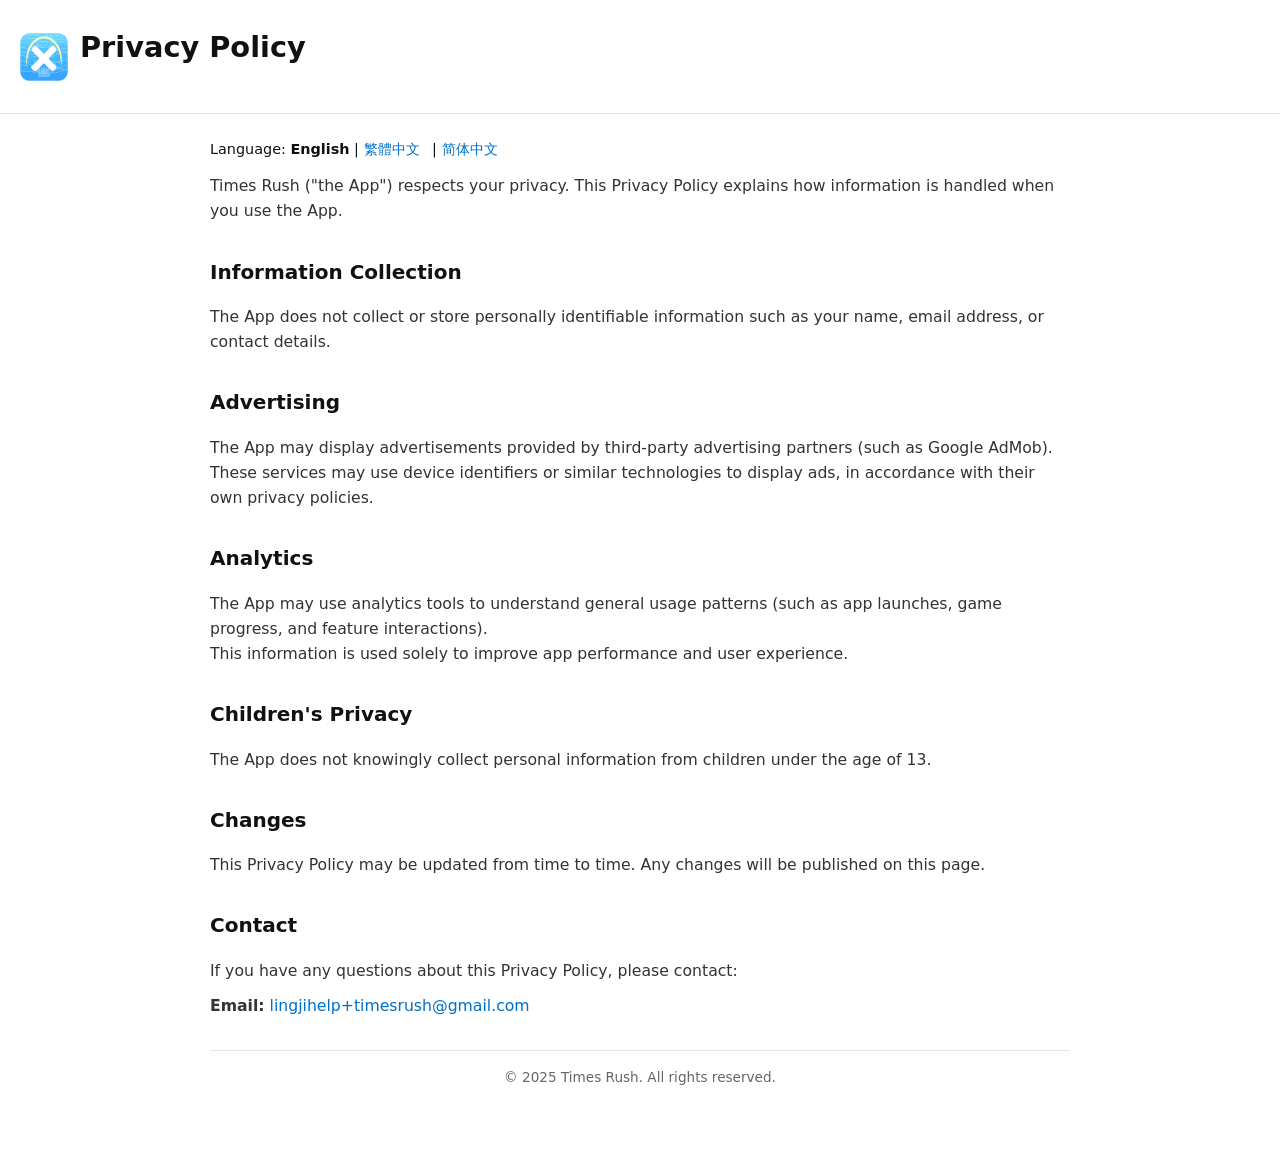
==== en/privacy.html @ a7fd45ab "Initial commit" ====
<!DOCTYPE html>
<html lang="en">
<head>
  <meta charset="UTF-8" />
  <title>Times Rush – Privacy Policy</title>
  <meta name="viewport" content="width=device-width, initial-scale=1" />
  <link rel="stylesheet" href="../assets/style.css" />
</head>
<body>
  <header class="lj-header">
    <div class="lj-header-row">
      <a href="/" class="lj-logo-link">
        <img src="/assets/images/logo.svg" alt="Times Rush Home" class="lj-header-logo" />
      </a>
      <div>
        <h1>Privacy Policy</h1>
      </div>
    </div>
  </header>

  <main>
    <div class="lang-switch">
      Language:
      <strong>English</strong> |
      <a href="/zh-hant/privacy.html">繁體中文</a> |
      <a href="/zh-hans/privacy.html">简体中文</a>
    </div>

    <section>
      <p>
        Times Rush ("the App") respects your privacy. This Privacy Policy explains how information is handled when you use the App.
      </p>

      <h2>Information Collection</h2>
      <p>
        The App does not collect or store personally identifiable information such as your name, email address, or contact details.
      </p>

      <h2>Advertising</h2>
      <p>
        The App may display advertisements provided by third-party advertising partners (such as Google AdMob).<br />
        These services may use device identifiers or similar technologies to display ads, in accordance with their own privacy policies.
      </p>

      <h2>Analytics</h2>
      <p>
        The App may use analytics tools to understand general usage patterns (such as app launches, game progress, and feature interactions).<br />
        This information is used solely to improve app performance and user experience.
      </p>

      <h2>Children's Privacy</h2>
      <p>
        The App does not knowingly collect personal information from children under the age of 13.
      </p>

      <h2>Changes</h2>
      <p>
        This Privacy Policy may be updated from time to time. Any changes will be published on this page.
      </p>

      <h2>Contact</h2>
      <p>
        If you have any questions about this Privacy Policy, please contact:
      </p>
      <p>
        <strong>Email:</strong> <a href="mailto:lingjihelp+timesrush@gmail.com">lingjihelp+timesrush@gmail.com</a>
      </p>
    </section>
    <footer class="page-footer">
      © 2025 Times Rush. All rights reserved.
    </footer>
  </main>
</body>
</html>
---- assets/style.css ----
body {
  font-family: -apple-system, BlinkMacSystemFont, "Segoe UI", system-ui,
    "Helvetica Neue", "PingFang SC", "PingFang TC", "Heiti SC", "Heiti TC",
    Arial, sans-serif;
  line-height: 1.6;
  margin: 0;
  padding: 0;
  background-color: #ffffff;
  color: #111111;
}
header {
  background-color: #ffffff;
  padding: 1.5rem 1.25rem;
  border-bottom: 1px solid #e5e5e5;
}
.lj-header-row {
  display: flex;
  align-items: center;
  gap: 0.75rem;
  flex-wrap: wrap;
  justify-content: flex-start;
}
.lj-logo-link {
  display: inline-flex;
  align-items: center;
}
.lj-logo-link img {
  display: block;
}
.lj-header-logo {
  height: 48px;
  width: auto;
}
main {
  max-width: 860px;
  margin: 0 auto;
  padding: 1.5rem 1.25rem 3rem;
  background-color: #ffffff;
}
h1, h2, h3 { color: #111111; }
h1 { margin-top: 0; font-size: 1.8rem; }
h2 { font-size: 1.25rem; margin-top: 2rem; }
p { margin: 0.4rem 0 0.6rem; font-size: 0.98rem; color: #333333; }
ul { padding-left: 1.25rem; }
.muted { color: #666666; font-size: 0.9rem; }
.section-divider {
  border: 0;
  border-top: 1px solid #e5e5e5;
  margin: 2rem 0;
}
a { color: #0070c9; text-decoration: none; }
a:hover { color: #005a9e; text-decoration: underline; }
.lang-switch { font-size: 0.9rem; margin-bottom: 0.75rem; }
.lang-switch a { margin-right: 0.5rem; }

/* Homepage cards */
.doc-grid {
  display: grid;
  grid-template-columns: repeat(auto-fit, minmax(260px, 1fr));
  gap: 1.5rem;
  margin-top: 1.5rem;
}
.doc-card {
  border: 1px solid #e5e5e5;
  border-radius: 10px;
  padding: 1.25rem 1.25rem 1.5rem;
  background-color: #fafafa;
  color: #333333;
}
.doc-type { font-weight: 600; margin-bottom: 0.25rem; }
.doc-description { color: #333333; margin-bottom: 0.8rem; }
.doc-links {
  display: flex;
  flex-wrap: wrap;
  gap: 0.75rem;
  align-items: center;
  font-size: 0.95rem;
  color: #333333;
}
.doc-links span { color: #666666; }
.legal-note { margin-top: 2rem; color: #666666; }
.page-footer {
  margin-top: 2rem;
  padding-top: 1rem;
  font-size: 0.85rem;
  color: #666666;
  border-top: 1px solid #e5e5e5;
}

.toc {
  background-color: #fafafa;
  border: 1px solid #e5e5e5;
  padding: 0.8rem 1rem;
  border-radius: 8px;
  font-size: 0.95rem;
}
.toc a {
  color: #0070c9;
}
.toc a:hover {
  color: #005a9e;
  text-decoration: underline;
}

footer {
  margin: 0 auto;
  max-width: 860px;
  padding: 1rem 1.25rem 2rem;
  font-size: 0.85rem;
  color: #666666;
  text-align: center;
}

@media (max-width: 600px) {
  header {
    padding: 1.25rem 1rem;
  }
  main {
    padding: 1.25rem 1rem 2.5rem;
  }
  h1 {
    font-size: 1.4rem;
  }
  h2 {
    font-size: 1.1rem;
    margin-top: 1.5rem;
  }
  .lj-header-row {
    flex-direction: column;
    align-items: flex-start;
    gap: 0.5rem;
  }
  .lj-header-logo {
    height: 40px;
  }
  .doc-grid {
    grid-template-columns: 1fr;
  }
}

/* 強制白底：覆蓋系統深色偏好 */
@media (prefers-color-scheme: dark) {
  body,
  header,
  main,
  footer,
  .doc-card,
  .toc {
    background-color: #ffffff !important;
    color: #111111 !important;
    border-color: #e5e5e5 !important;
  }
  .page-footer,
  .doc-links span,
  .muted,
  .doc-description {
    color: #666666 !important;
    border-color: #e5e5e5 !important;
  }
  a {
    color: #0070c9 !important;
  }
  a:hover {
    color: #005a9e !important;
  }
}
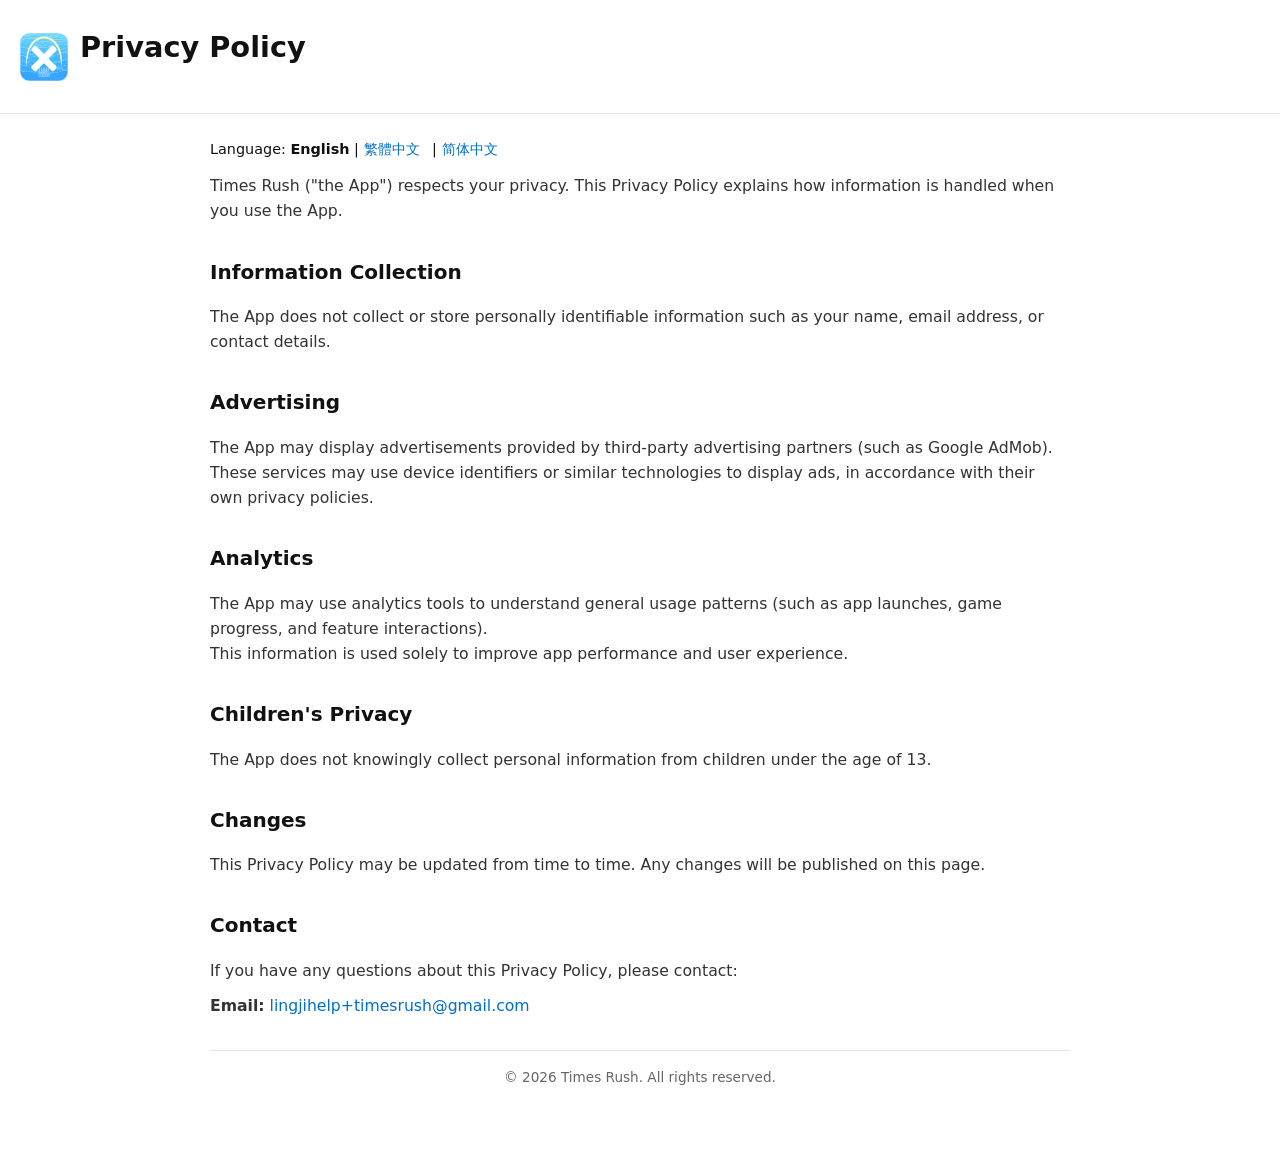
==== commit 9f916b75: "Update copyright" ====
--- a/en/privacy.html
+++ b/en/privacy.html
@@ -67,7 +67,7 @@
       </p>
     </section>
     <footer class="page-footer">
-      © 2025 Times Rush. All rights reserved.
+      © 2026 Times Rush. All rights reserved.
     </footer>
   </main>
 </body>
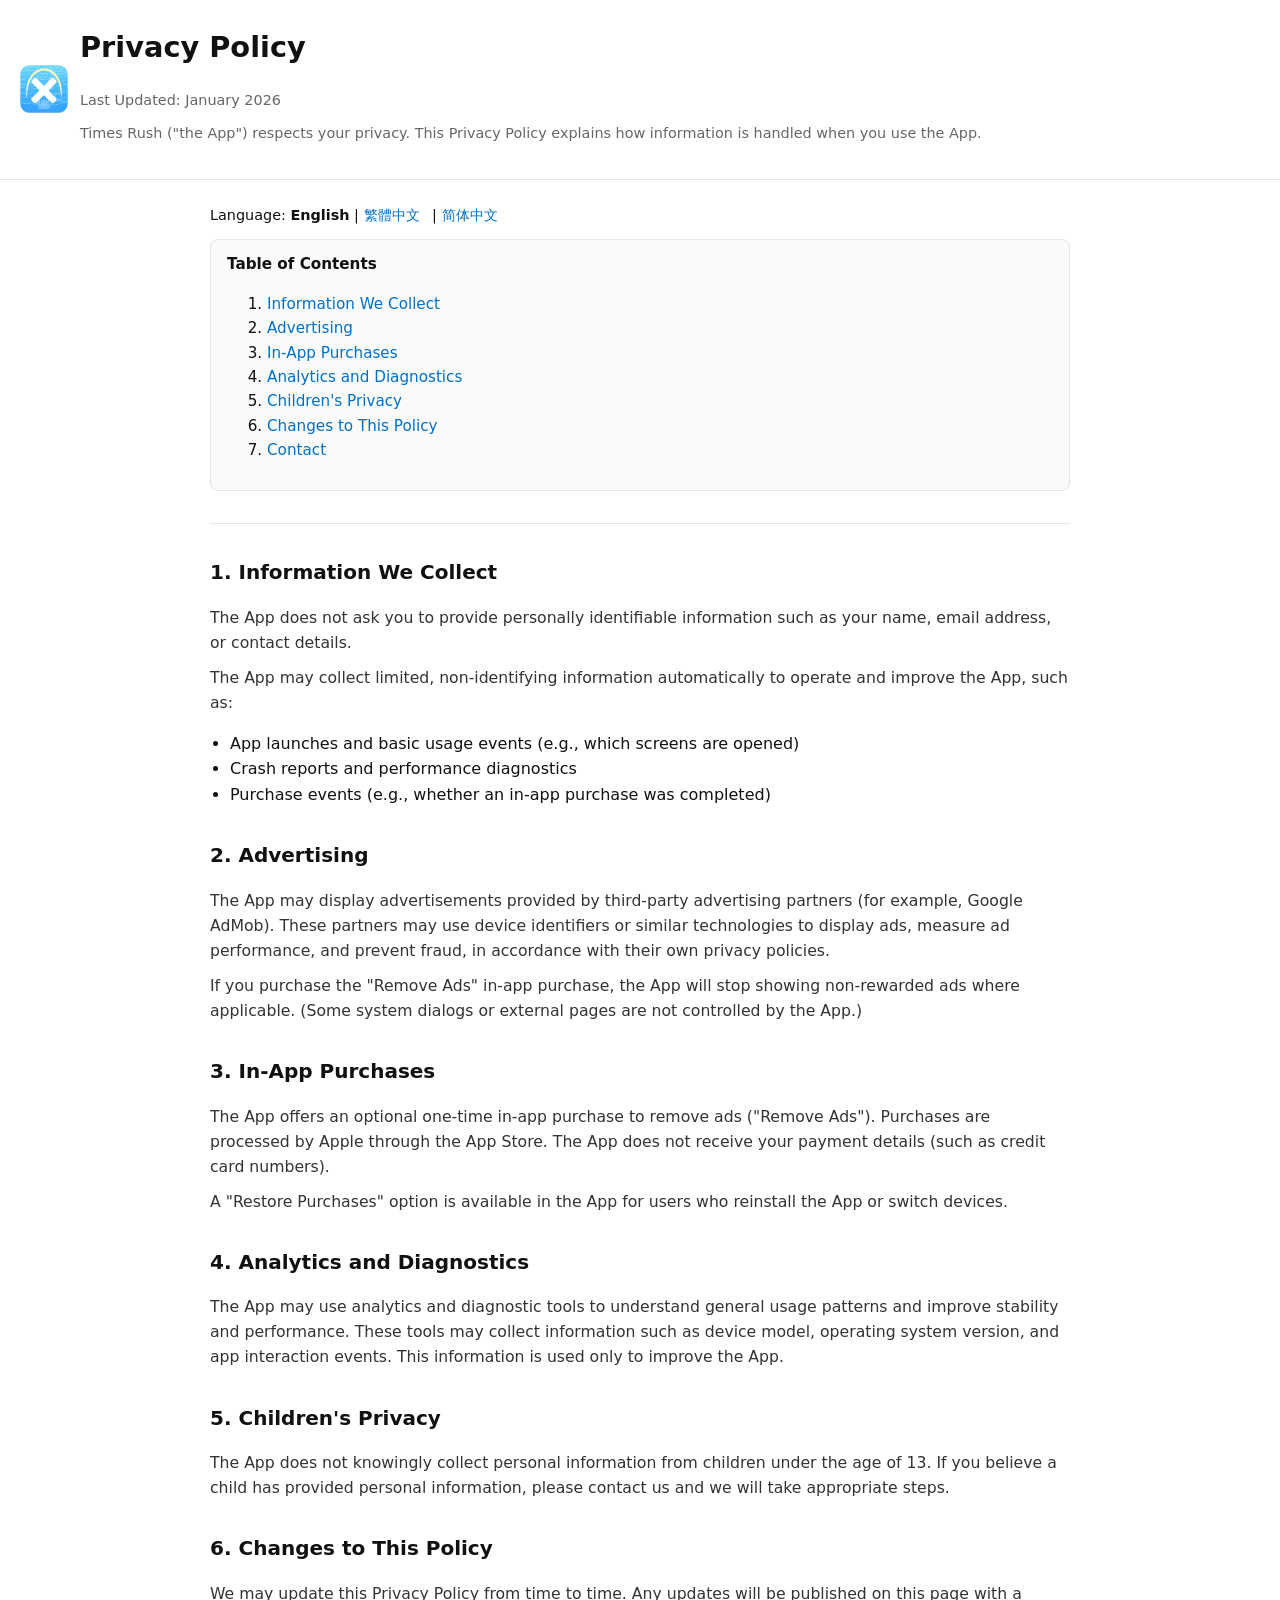
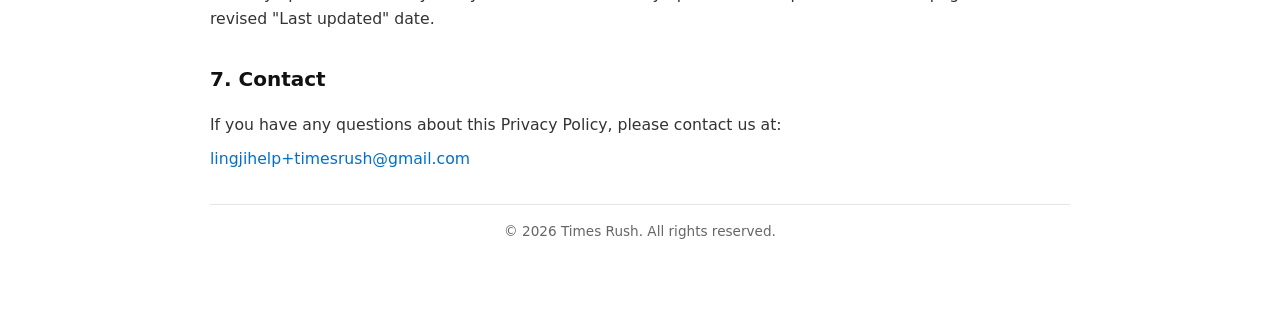
==== commit 230944b3: "Update all" ====
--- a/en/privacy.html
+++ b/en/privacy.html
@@ -14,6 +14,12 @@
       </a>
       <div>
         <h1>Privacy Policy</h1>
+        <p class="muted">
+          Last Updated: January 2026
+        </p>
+        <p class="muted">
+          Times Rush ("the App") respects your privacy. This Privacy Policy explains how information is handled when you use the App.
+        </p>
       </div>
     </div>
   </header>
@@ -26,49 +32,94 @@
       <a href="/zh-hans/privacy.html">简体中文</a>
     </div>
 
-    <section>
+    <section class="toc">
+      <strong>Table of Contents</strong>
+      <ol>
+        <li><a href="#information-we-collect">Information We Collect</a></li>
+        <li><a href="#advertising">Advertising</a></li>
+        <li><a href="#in-app-purchases">In-App Purchases</a></li>
+        <li><a href="#analytics">Analytics and Diagnostics</a></li>
+        <li><a href="#children">Children's Privacy</a></li>
+        <li><a href="#changes">Changes to This Policy</a></li>
+        <li><a href="#contact">Contact</a></li>
+      </ol>
+    </section>
+
+    <hr class="section-divider" />
+
+    <section id="information-we-collect">
+      <h2>1. Information We Collect</h2>
       <p>
-        Times Rush ("the App") respects your privacy. This Privacy Policy explains how information is handled when you use the App.
+        The App does not ask you to provide personally identifiable information such as your name, email address, or contact details.
       </p>
+      <p>
+        The App may collect limited, non-identifying information automatically to operate and improve the App, such as:
+      </p>
+      <ul>
+        <li>App launches and basic usage events (e.g., which screens are opened)</li>
+        <li>Crash reports and performance diagnostics</li>
+        <li>Purchase events (e.g., whether an in-app purchase was completed)</li>
+      </ul>
+    </section>
 
-      <h2>Information Collection</h2>
+    <section id="advertising">
+      <h2>2. Advertising</h2>
       <p>
-        The App does not collect or store personally identifiable information such as your name, email address, or contact details.
+        The App may display advertisements provided by third-party advertising partners (for example, Google AdMob).
+        These partners may use device identifiers or similar technologies to display ads, measure ad performance, and prevent fraud, in accordance with their own privacy policies.
       </p>
+      <p>
+        If you purchase the "Remove Ads" in-app purchase, the App will stop showing non-rewarded ads where applicable. (Some system dialogs or external pages are not controlled by the App.)
+      </p>
+    </section>
 
-      <h2>Advertising</h2>
+    <section id="in-app-purchases">
+      <h2>3. In-App Purchases</h2>
       <p>
-        The App may display advertisements provided by third-party advertising partners (such as Google AdMob).<br />
-        These services may use device identifiers or similar technologies to display ads, in accordance with their own privacy policies.
+        The App offers an optional one-time in-app purchase to remove ads ("Remove Ads").
+        Purchases are processed by Apple through the App Store. The App does not receive your payment details (such as credit card numbers).
       </p>
+      <p>
+        A "Restore Purchases" option is available in the App for users who reinstall the App or switch devices.
+      </p>
+    </section>
 
-      <h2>Analytics</h2>
+    <section id="analytics">
+      <h2>4. Analytics and Diagnostics</h2>
       <p>
-        The App may use analytics tools to understand general usage patterns (such as app launches, game progress, and feature interactions).<br />
-        This information is used solely to improve app performance and user experience.
+        The App may use analytics and diagnostic tools to understand general usage patterns and improve stability and performance.
+        These tools may collect information such as device model, operating system version, and app interaction events. This information is used only to improve the App.
       </p>
+    </section>
 
-      <h2>Children's Privacy</h2>
+    <section id="children">
+      <h2>5. Children's Privacy</h2>
       <p>
         The App does not knowingly collect personal information from children under the age of 13.
+        If you believe a child has provided personal information, please contact us and we will take appropriate steps.
       </p>
+    </section>
 
-      <h2>Changes</h2>
+    <section id="changes">
+      <h2>6. Changes to This Policy</h2>
       <p>
-        This Privacy Policy may be updated from time to time. Any changes will be published on this page.
+        We may update this Privacy Policy from time to time. Any updates will be published on this page with a revised "Last updated" date.
       </p>
+    </section>
 
-      <h2>Contact</h2>
+    <section id="contact">
+      <h2>7. Contact</h2>
       <p>
-        If you have any questions about this Privacy Policy, please contact:
+        If you have any questions about this Privacy Policy, please contact us at:
       </p>
       <p>
-        <strong>Email:</strong> <a href="mailto:lingjihelp+timesrush@gmail.com">lingjihelp+timesrush@gmail.com</a>
+        <a href="mailto:lingjihelp+timesrush@gmail.com">lingjihelp+timesrush@gmail.com</a>
       </p>
     </section>
+
     <footer class="page-footer">
       © 2026 Times Rush. All rights reserved.
     </footer>
   </main>
 </body>
-</html>+</html>
